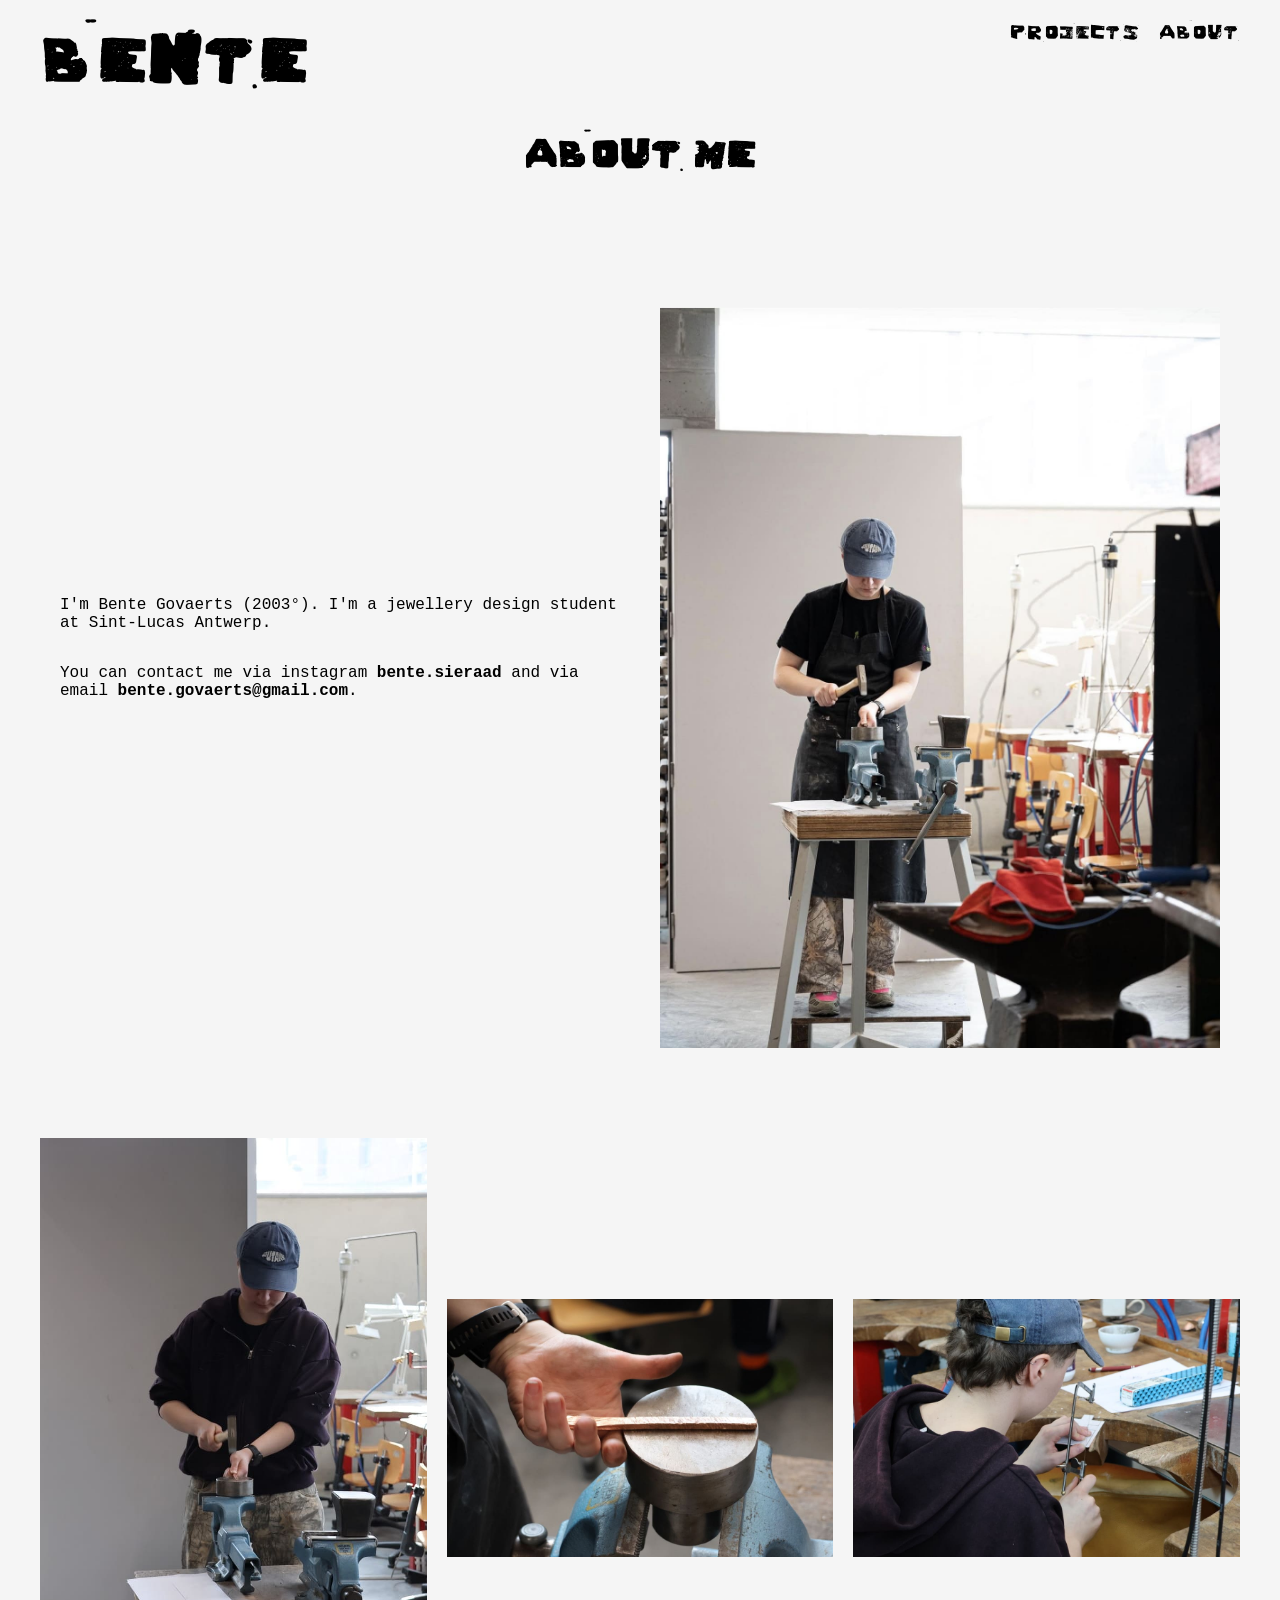
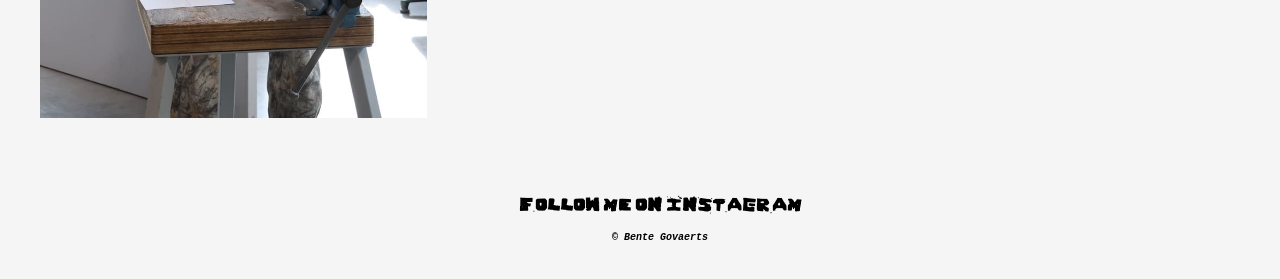
==== about.html @ b342c6a6 "Add files via upload" ====
<!DOCTYPE html>
<html lang="nl">
<head>
  <meta charset="UTF-8">
  <meta name="viewport" content="width=device-width, initial-scale=1.0">
  <title>Portfolio - Projects</title>
  <link rel="stylesheet" href="css/style.css">
</head>
<body class="subpage">

  <!-- Navigatie rechtsboven -->
  <nav>
    <ul>
      <li><a href="projects.html">Projects</a></li>
      <li><a href="about.html">About</a></li>
    </ul>
  </nav>

  <!-- Logo linksboven -->
  <h1 class="logo"><a href="index.html">BENTE</a></h1>

  <!-- persoonelijke info -->
  <main>
    <h2>About me</h2>
    <div class="about-container">
     <div class="text">
      <p>I'm Bente Govaerts (2003°). I'm a jewellery design student at Sint-Lucas Antwerp.</p>
      <p>You can contact me via instagram <a href="https://www.instagram.com/bente.sieraad" target="_blank" rel="noopener noreferrer">bente.sieraad</a> and via email <a href="mailto:bente.govaerts@gmail.com" target="_blank" rel="noopener noreferrer">bente.govaerts@gmail.com</a>.</p>
     </div>

     <div class="image">
      <h4>&nbsp;</h4>
      <img src="media/BenteMakenPortret.jpg" alt="portret Bente">
      </div>
    </div>

    <div class="image-row">
     <div class="image-item">
      <img src="media/BenteMaken1.jpg" class="gallery-img" 
           data-caption="Making process" 
           alt="Image button 1">
     </div>
     <div class="image-item">
      <img src="media/BenteMaken2.jpg" class="gallery-img"
           data-caption="Making process" 
           alt="Image button 2">
     </div>
     <div class="image-item">
      <img src="media/BenteMaken3.jpg" class="gallery-img"
           data-caption="Making process" 
           alt="Image button 3">
     </div>
    </div>


    <!-- Voeg meer projecten toe zoals nodig -->
  </main>

  <footer class="site-footer">
   <p><a href="https://www.instagram.com/bente.sieraad" target="_blank" rel="noopener noreferrer">Follow me on Instagram</a></p>
   <h5>© Bente Govaerts</h5>
  </footer>


</body>
</html>
---- css/style.css ----
/* ==========================
   1. Eigen logo-font
========================== */
@font-face {
  font-family: 'MijnLogoFont';
  src: url('../fonts/FontLino-Regular.ttf') format('truetype');
  font-weight: normal;
  font-style: normal;
}

/* ==========================
   2. Body algemene stijl
========================== */
body {
  margin: 0;
  font-family: Courier, Arial, sans-serif;
  background-color: #f5f5f5;
  position: relative; /* nodig voor absolute nav-logo */
  min-height: 100vh;
}

body.home {
  height: 100vh;
  display: flex;
  flex-direction: column;
  justify-content: center;
  align-items: center;
}

.logo a {
  color: black;
  text-decoration: none;
}

/* ==========================
   3. Navigatie rechtsboven
========================== */
nav {
  position: absolute;
  top: 20px;
  right: 40px;
}

nav ul {
  list-style: none;
  margin: 0;
  padding: 0;
  display: flex;
  gap: 20px;
}

nav a {
  text-decoration: none;
  color: black;
  font-size: 18px;
}

/* ==========================
   4. Logo styling
========================== */

/* logo in het midden voor startpagina */
body:not(.subpage) .logo {
  position: fixed;
  top: 50%;
  left: 50%;
  transform: translate(-50%, -50%);
  font-family: 'MijnLogoFont', sans-serif;
  font-size: 120px;
  color:black;
  text-decoration: none; 
  margin: 0;
}

/* logo linksboven voor subpagina's (projects, about) */
body.subpage .logo {
  position: fixed;
  top: 20px;
  left: 40px;
  transform: none;
  font-family: 'MijnLogoFont', sans-serif;
  font-size: 60px;
  color:black;
  text-decoration: none; 
  margin: 0;
}

/* ==========================
   5. Extra content styling
========================== */
main {
  padding: 100px 40px 40px 40px; /* ruimte onder logo/nav */
}

h2 {
  font-size: 36px;
  margin-bottom: 20px;
  text-decoration: none; 
  color: black;
  font-family: 'MijnLogoFont', sans-serif;
  text-align: center;
}

h3 {
  font-size: 15px;
  margin-bottom: 20px;
  text-decoration: none; 
  color: black;
  font-family: 'MijnLogoFont', sans-serif;
}


li {
  text-decoration: none; 
  color: rgb(0, 0, 0);
  font-family: 'MijnLogoFont', sans-serif;
}

.project-item {
  margin-bottom: 30px;
}

.project-item img {
  max-width: 100%;
  height: auto;
  display: block;
}

/* Achtergrond voor de hele startpagina */
body:not(.subpage) {
  background-image: url('../media/achtergrond.jpg'); /* pad naar je afbeelding */
  background-size: cover;       /* vult altijd het hele scherm */
  background-position: center;  /* centreren van de afbeelding */
  background-repeat: no-repeat; /* herhaalt de afbeelding niet */
  height: 100vh;                /* volledige schermhoogte */
  margin: 0;                     /* verwijdert standaardmarges */
}

/* container */
.project-link {
  position: relative;      /* nodig voor absolute positioning */
  display: block;
  text-decoration: none;
  color: inherit;
}

/* afbeelding */
.project-link img {
  display: block;
  width: 100%;
  height: auto;
}

/* tekst op afbeelding */
.project-link h3 {
  position: absolute;      /* zet tekst bovenop */
  top: 50%;
  left: 50%;
  transform: translate(-50%, -50%); /* perfect centreren */

  color: white;
  font-size: 50px;
  text-align: center;

  margin: 0;
}

.project-link h3 {
  opacity: 0;
  transition: 0.3s;
}

.project-link:hover h3 {
  opacity: 1;
}

.about-container {
  display: flex;            
  align-items: center;  /* uitlijnen in het midden */
  width: 100%;              
  height: 100vh;             /* verwijder 100vh, tenzij je hele schermhoogte wilt */
}

.text, .image {
  width: 50%;               
  display: flex;
  flex-direction: column;   /* stapelt elementen verticaal (voor h2/h4 + img) */
  align-items: flex-start;  /* links uitlijnen binnen kolom */
  box-sizing: border-box;   
  padding: 20px;            
}

.image h4 {
  margin-bottom: 20px;      /* ruimte tussen titel/subtitel en afbeelding */
}

.image img {
  width: 100%;              
  height: auto;             
  object-fit: contain;      
}

/* rij met 3 afbeeldingen */
.image-row {
  display: flex;
  justify-content: space-between; /* verdeelt de 3 afbeeldingen gelijk */
  gap: 20px;                      /* optionele ruimte tussen afbeeldingen */
  margin-top: 40px;               /* ruimte onder de about-container */
  align-items: center;
}

.image-item {
  flex: 1;                        /* elke afbeelding neemt evenveel ruimte */
}

.image-item img {
  width: 100%;                     /* afbeelding vult container */
  height: auto;
  display: block;
  object-fit: cover;               /* voorkomt vervorming */
  /* border-radius: 8px;    */           /* optioneel: afgeronde hoeken */
}

/* Footer onderaan de pagina */
.site-footer {
  text-align: center;           /* centreren van tekst */
  padding: 20px;                /* ruimte rondom */
  /*background-color: #f5f5f5;    /* zelfde als body voor naadloze look */
  font-size: 16px;
  position: static;           /* of fixed als je altijd onderaan scherm wilt */
  bottom: 0;
  width: 100%;
}

/* Link styling */
.site-footer a {
  color: #000;                  /* zwarte link */
  text-decoration: none;        /* geen onderstreping */
  font-weight: bold;
  font-family: 'MijnLogoFont', sans-serif;
}

.site-footer h5 {
  color: #000;                  /* zwlorte link */
  font-style: italic;
  font-size: 10px;

}


.site-footer a:hover {
  text-decoration: underline;   /* onderstreping bij hover */
}

footer {
  position: absolute;
  bottom: 20px;
  font-size: 16px;
}

.about-container a {
  color: #000;                  /* zwarte link */
  text-decoration: none;        /* geen onderstreping */
  font-weight: bold;             /* verwijder 100vh, tenzij je hele schermhoogte wilt */
}

.about-container a:hover {
  text-decoration: underline;   /* onderstreping bij hover */
}

/* =======================
   LIGHTBOX ACHTERGROND
======================= */

.lightbox {
  display: none; /* Standaard verborgen */
  position: fixed; /* Blijft vast op het scherm */
  z-index: 999; /* Zorgt dat het boven alles ligt */

  top: 0;
  left: 0;
  width: 100%; /* Volledige breedte */
  height: 100%; /* Volledige hoogte */

  background-color: rgba(0,0,0,0.9); /* Donkere transparante achtergrond */

  justify-content: center; /* Centreert horizontaal */
  align-items: center; /* Centreert verticaal */
}


/* =======================
   AFBEELDING IN LIGHTBOX
======================= */

.lightbox-content {
  display: block;
  max-width: 80vw; /* Niet breder dan 80% van scherm */
  max-height: 80vh; /* Niet hoger dan 80% van scherm */
  object-fit: contain; /* zorgt dat de hele afbeelding zichtbaar blijft */
}


/* =======================
   ACTIEVE LIGHTBOX
======================= */

.lightbox.active {
  display: flex; /* Maakt de lightbox zichtbaar en gebruikt flexbox */
}


/* =======================
   CONTAINER (IMAGE + TEKST)
======================= */

.lightbox-inner {
  display: flex;
  flex-direction: column; /* Zet afbeelding en tekst onder elkaar */
  align-items: center; /* Centreert alles */
}


/* =======================
   CAPTION (TEKST ONDER FOTO)
======================= */

#lightbox-caption {
  color: white; /* Witte tekst */
  margin-top: 20px; /* Ruimte boven tekst */
  font-size: 16px;
  text-align: center;
  max-width: 80%; /* Zelfde breedte als afbeelding */
}


/* =======================
   SLUITKNOP (X)
======================= */

.close {
  position: absolute; /* Los van de flow */
  top: 20px;
  right: 40px;
  color: white;
  font-size: 40px;
  cursor: pointer; /* Handje bij hover */
}


/* =======================
   PIJLTJES (NAVIGATIE)
======================= */

.controls span {
  position: absolute;
  top: 50%; /* Verticaal midden */
  color: white;
  font-size: 50px;
  cursor: pointer;
  padding: 10px;
}


/* Linker pijltje */
#prev {
  left: 20px;
}

/* Rechter pijltje */
#next {
  right: 20px;
}

/* Afbeeldingen die klikbaar zijn */
.gallery-img {
  cursor: pointer;
}

.gallery-img {
  cursor: pointer;
  transition: transform 0.3s;
}

.gallery-img:hover {
  transform: scale(1.03); /* klein zoom effect */
}

.landing-links {
  margin-top: 100px;
  flex-direction: column;
  display: flex;
  gap: 50px;
  font-size: 32px;
}
    
.landing-links a {
  text-decoration: none;
  color: black;
  transition: transform 0.3s, color 0.3s;
}

.landing-links a:hover {
  transform: scale(1.1);
  color: #555;
}
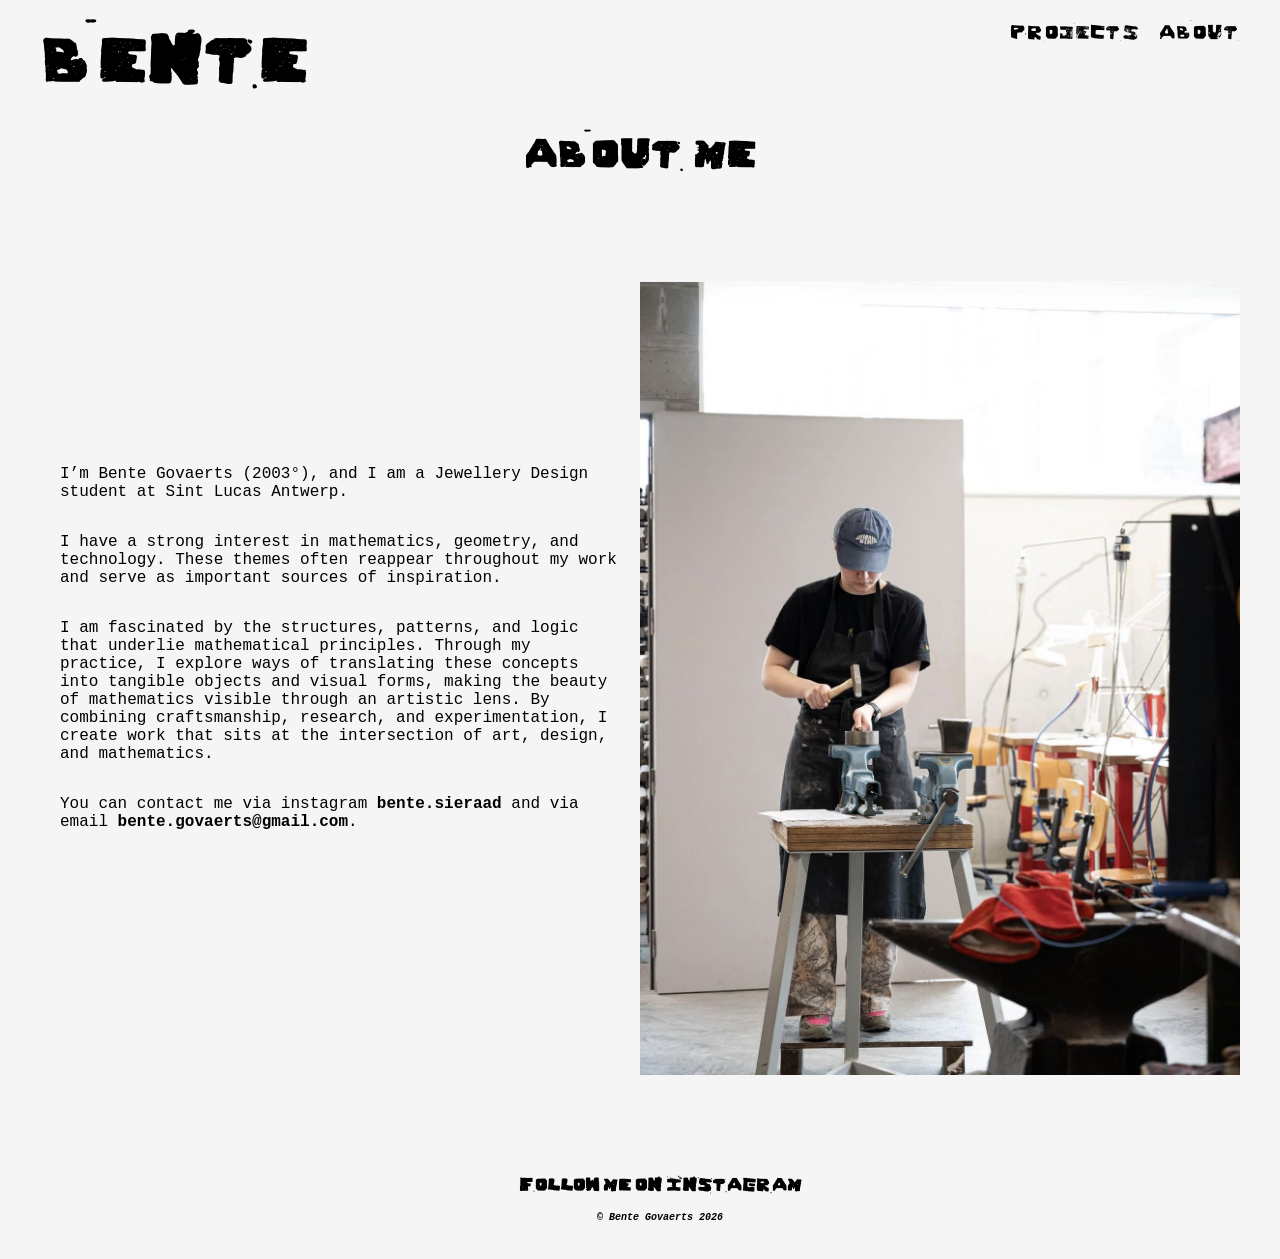
==== commit 88ca8dc5: "Update about.html" ====
--- a/about.html
+++ b/about.html
@@ -24,33 +24,20 @@
     <h2>About me</h2>
     <div class="about-container">
      <div class="text">
-      <p>I'm Bente Govaerts (2003°). I'm a jewellery design student at Sint-Lucas Antwerp.</p>
+      <p>I’m Bente Govaerts (2003°), and I am a Jewellery Design student at Sint Lucas Antwerp.</p>
+      <p>I have a strong interest in mathematics, geometry, and technology. These themes often reappear throughout my work and serve as important sources of inspiration.</p>
+      <p>I am fascinated by the structures, patterns, and logic that underlie mathematical principles. Through my practice, I explore ways of translating these concepts into tangible objects and visual forms, making the beauty of mathematics visible through an artistic lens. By combining craftsmanship, research, and experimentation, I create work that sits at the intersection of art, design, and mathematics. </p>
       <p>You can contact me via instagram <a href="https://www.instagram.com/bente.sieraad" target="_blank" rel="noopener noreferrer">bente.sieraad</a> and via email <a href="mailto:bente.govaerts@gmail.com" target="_blank" rel="noopener noreferrer">bente.govaerts@gmail.com</a>.</p>
      </div>
 
-     <div class="image">
+     <div class="image-item">
       <h4>&nbsp;</h4>
-      <img src="media/BenteMakenPortret.jpg" alt="portret Bente">
+      <img src="media/BenteMakenPortret.jpg" class="gallery-img" 
+           data-caption="Photografer: Fien Aerts"" 
+           alt="Image Bente">
       </div>
     </div>
 
-    <div class="image-row">
-     <div class="image-item">
-      <img src="media/BenteMaken1.jpg" class="gallery-img" 
-           data-caption="Making process" 
-           alt="Image button 1">
-     </div>
-     <div class="image-item">
-      <img src="media/BenteMaken2.jpg" class="gallery-img"
-           data-caption="Making process" 
-           alt="Image button 2">
-     </div>
-     <div class="image-item">
-      <img src="media/BenteMaken3.jpg" class="gallery-img"
-           data-caption="Making process" 
-           alt="Image button 3">
-     </div>
-    </div>
 
 
     <!-- Voeg meer projecten toe zoals nodig -->
@@ -58,9 +45,86 @@
 
   <footer class="site-footer">
    <p><a href="https://www.instagram.com/bente.sieraad" target="_blank" rel="noopener noreferrer">Follow me on Instagram</a></p>
-   <h5>© Bente Govaerts</h5>
+   <h5>© Bente Govaerts 2026</h5>
   </footer>
+
+    <!-- LIGHTBOX (popup voor afbeeldingen) -->
+<div id="lightbox" class="lightbox">
+
+  <!-- Sluitknop (X) -->
+  <span class="close">&times;</span>
+
+  <!-- Container voor afbeelding + caption -->
+  <div class="lightbox-inner">
+    <!-- Grote afbeelding -->
+    <img class="lightbox-content" id="lightbox-img">
+
+    <!-- Tekst onder afbeelding -->
+    <p id="lightbox-caption"></p>
+  </div>
+
+  <!-- Navigatie knoppen -->
+  <div class="controls">
+    <!-- Vorige afbeelding -->
+    <span id="prev">&#10094;</span>
+
+    <!-- Volgende afbeelding -->
+    <span id="next">&#10095;</span>
+  </div>
+</div>
+
+<script>
+// Selecteert alle afbeeldingen met class "gallery-img"
+const images = document.querySelectorAll(".gallery-img");
+
+// Selecteert de lightbox container
+const lightbox = document.getElementById("lightbox");
+
+// Selecteert de grote afbeelding in de lightbox
+const lightboxImg = document.getElementById("lightbox-img");
+
+// Selecteert de caption (tekst onder afbeelding)
+const caption = document.getElementById("lightbox-caption");
+
+// Houdt bij welke afbeelding momenteel open is
+let currentIndex = 0;
+
+
+// =======================
+// OPEN LIGHTBOX
+// =======================
+
+// Voor elke afbeelding:
+images.forEach((img, index) => {
+  img.addEventListener("click", () => {
+
+    // Toon de lightbox
+    lightbox.style.display = "flex";
+
+    // Zet de juiste afbeelding in de lightbox
+    lightboxImg.src = img.src;
+
+    // Zet de caption (tekst uit data-caption attribuut)
+    caption.textContent = img.dataset.caption;
+
+    // Onthoud welke afbeelding dit is
+    currentIndex = index;
+  });
+});
+
+
+// =======================
+// SLUIT LIGHTBOX
+// =======================
+
+// Klik op X om te sluiten
+document.querySelector(".close").onclick = () => {
+  lightbox.style.display = "none";
+};
+
+
+</script>
 
 
 </body>
-</html>+</html>
